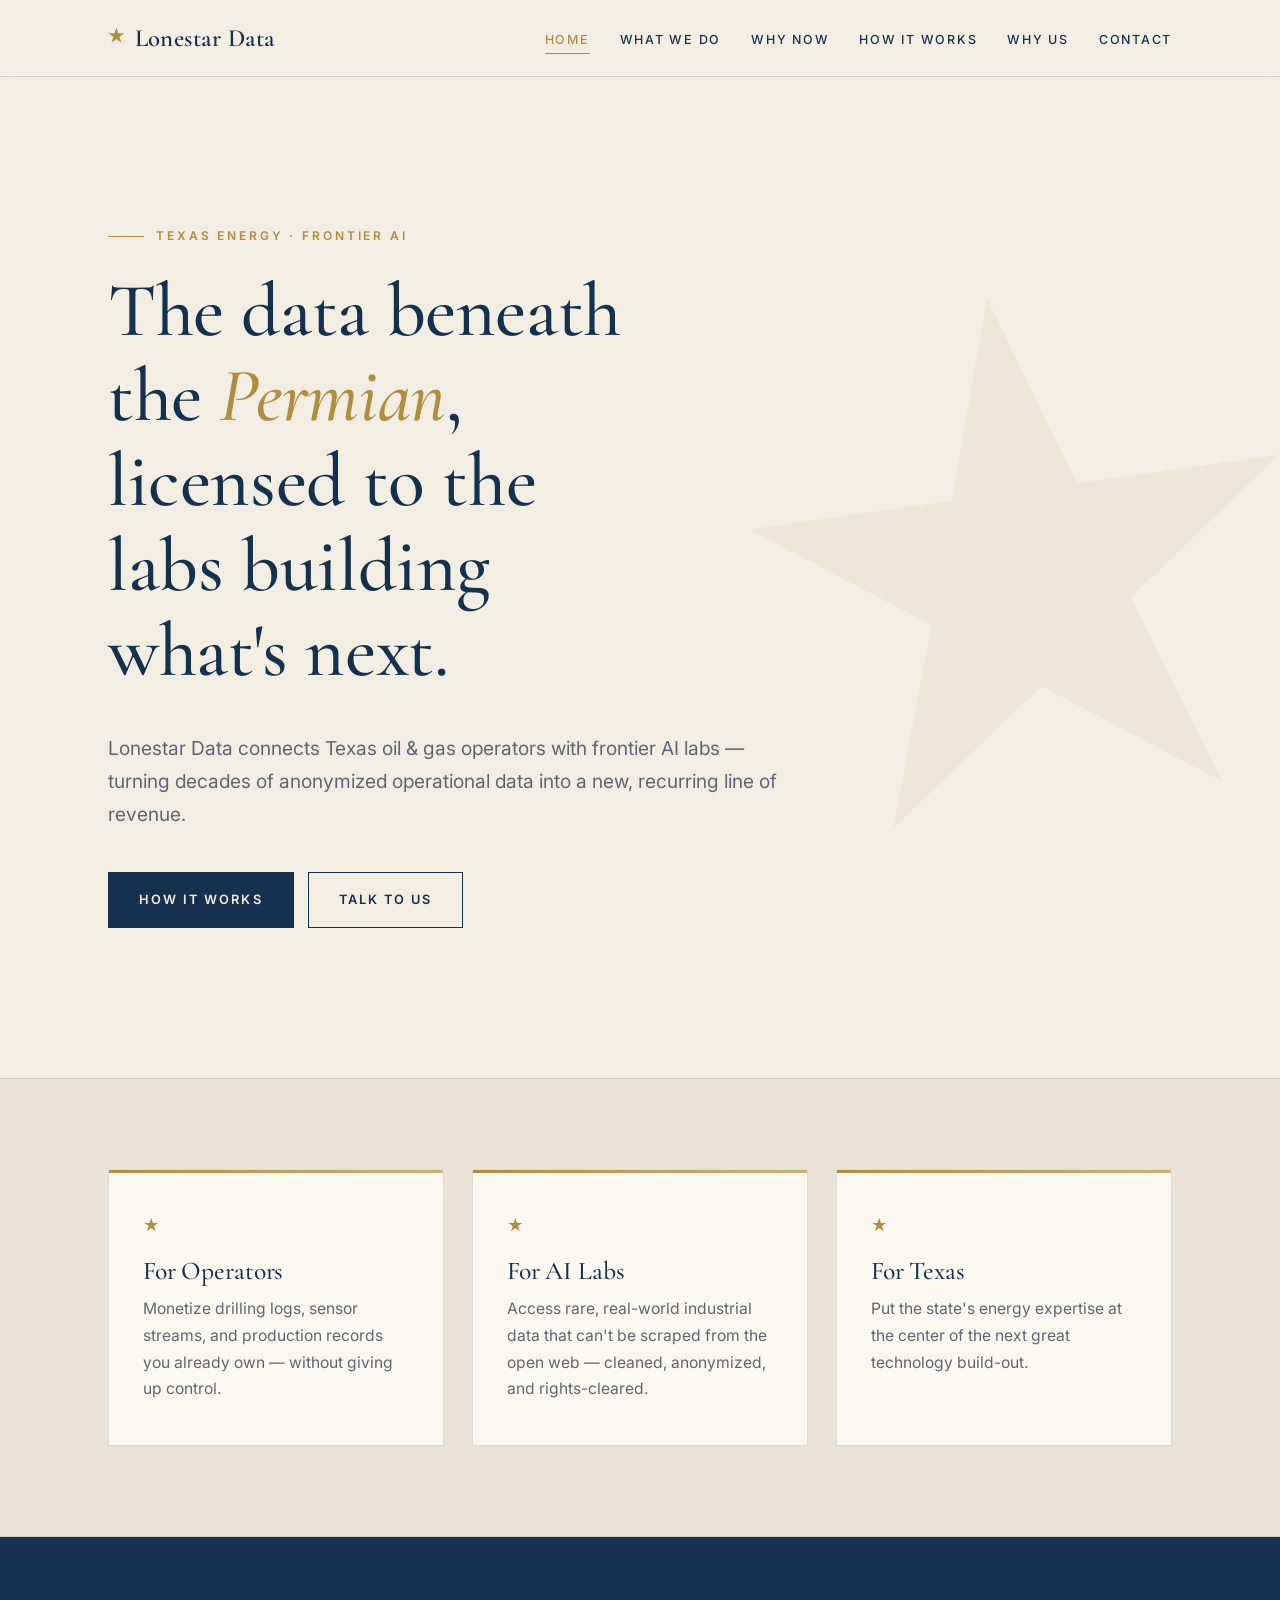
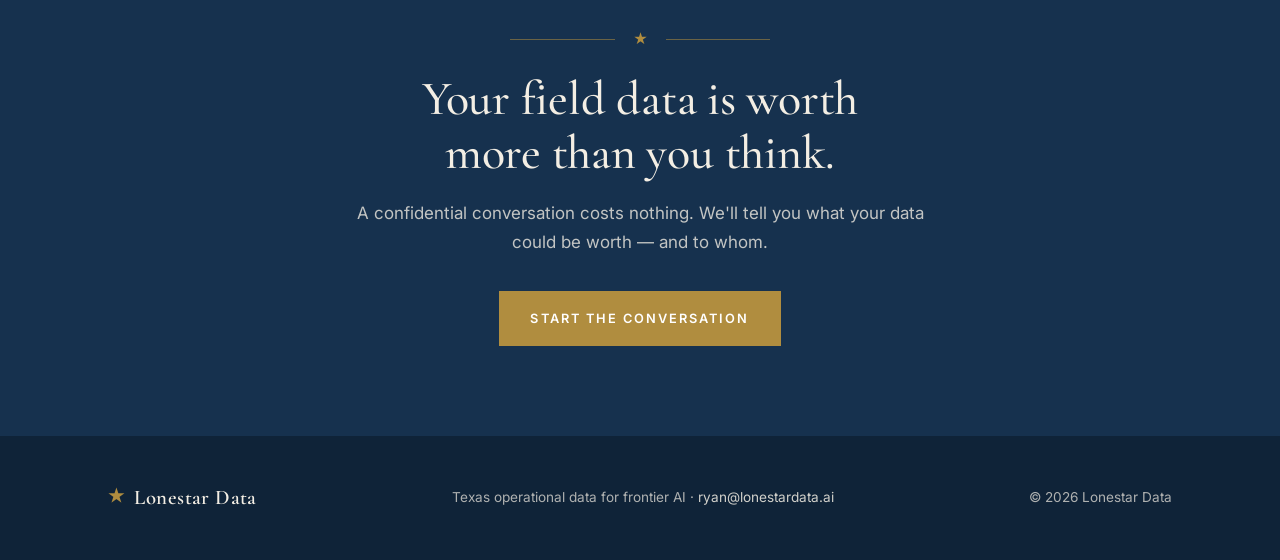
==== index.html @ 9143e8b1 "Initial Lonestar Data site Co-Authored-By: Claude Opus 5.5 <noreply@anthropic.com>" ====
<!DOCTYPE html>
<html lang="en">
<head>
  <meta charset="utf-8">
  <meta name="viewport" content="width=device-width, initial-scale=1">
  <title>Lonestar Data — Texas Energy Data for Frontier AI</title>
  <meta name="description" content="Lonestar Data licenses Texas oil & gas companies' anonymized operational data to frontier AI labs.">
  <link rel="icon" href="data:image/svg+xml,<svg xmlns='http://www.w3.org/2000/svg' viewBox='0 0 100 100'><text y='.9em' font-size='90' fill='%23b08d3f'>★</text></svg>">
  <link rel="preconnect" href="https://fonts.googleapis.com">
  <link rel="preconnect" href="https://fonts.gstatic.com" crossorigin>
  <link href="https://fonts.googleapis.com/css2?family=Cormorant+Garamond:ital,wght@0,400;0,500;0,600;1,500&family=Inter:wght@400;500;600&display=swap" rel="stylesheet">
  <link rel="stylesheet" href="styles.css">
</head>
<body>
  <header class="site-header">
    <nav class="container nav" aria-label="Main">
      <a class="brand" href="index.html"><span class="star" aria-hidden="true">★</span> Lonestar Data</a>
      <button class="nav-toggle" aria-label="Toggle menu" aria-expanded="false" onclick="var l=document.querySelector('.nav-links');l.classList.toggle('open');this.setAttribute('aria-expanded',l.classList.contains('open'))">☰</button>
      <ul class="nav-links">
        <li><a href="index.html" aria-current="page">Home</a></li>
        <li><a href="what-we-do.html">What We Do</a></li>
        <li><a href="why-now.html">Why Now</a></li>
        <li><a href="how-it-works.html">How It Works</a></li>
        <li><a href="why-us.html">Why Us</a></li>
        <li><a href="contact.html">Contact</a></li>
      </ul>
    </nav>
  </header>

  <main>
    <section class="hero">
      <div class="container">
        <div class="eyebrow">Texas Energy &middot; Frontier AI</div>
        <h1>The data beneath the <em class="gold">Permian</em>, licensed to the labs building what's next.</h1>
        <p class="lede">Lonestar Data connects Texas oil &amp; gas operators with frontier AI labs — turning decades of anonymized operational data into a new, recurring line of revenue.</p>
        <div class="btn-row">
          <a class="btn btn-primary" href="how-it-works.html">How It Works</a>
          <a class="btn btn-ghost" href="contact.html">Talk to Us</a>
        </div>
      </div>
    </section>

    <section class="section section-alt">
      <div class="container">
        <div class="grid-3">
          <div class="card"><span class="card-star">★</span><h3>For Operators</h3><p>Monetize drilling logs, sensor streams, and production records you already own — without giving up control.</p></div>
          <div class="card"><span class="card-star">★</span><h3>For AI Labs</h3><p>Access rare, real-world industrial data that can't be scraped from the open web — cleaned, anonymized, and rights-cleared.</p></div>
          <div class="card"><span class="card-star">★</span><h3>For Texas</h3><p>Put the state's energy expertise at the center of the next great technology build-out.</p></div>
        </div>
      </div>
    </section>

    <section class="cta-band">
      <div class="container">
        <div class="star-rule">★</div>
        <h2>Your field data is worth more than you think.</h2>
        <p>A confidential conversation costs nothing. We'll tell you what your data could be worth — and to whom.</p>
        <a class="btn btn-primary" href="contact.html">Start the Conversation</a>
      </div>
    </section>
  </main>

  <footer class="site-footer">
    <div class="container footer-inner">
      <a class="brand" href="index.html"><span class="star" aria-hidden="true">★</span> Lonestar Data</a>
      <span>Texas operational data for frontier AI &middot; <a href="mailto:ryan@lonestardata.ai">ryan@lonestardata.ai</a></span>
      <span>&copy; 2026 Lonestar Data</span>
    </div>
  </footer>
</body>
</html>
---- styles.css ----
/* Lonestar Data — shared styles */
:root {
  --cream: #f3eee4;
  --cream-deep: #ebe4d6;
  --navy: #16314e;
  --navy-deep: #0f2338;
  --gold: #b08d3f;
  --gold-soft: #cdb27a;
  --ink: #24303d;
  --muted: #5d6673;
  --line: rgba(22, 49, 78, 0.14);
  --serif: "Cormorant Garamond", "Times New Roman", serif;
  --sans: "Inter", system-ui, -apple-system, "Segoe UI", sans-serif;
  --max: 1120px;
}

*, *::before, *::after { box-sizing: border-box; }
html { -webkit-text-size-adjust: 100%; }
body {
  margin: 0;
  background: var(--cream);
  color: var(--ink);
  font-family: var(--sans);
  font-size: 17px;
  line-height: 1.7;
  -webkit-font-smoothing: antialiased;
  display: flex;
  flex-direction: column;
  min-height: 100vh;
}
main { flex: 1; }
img { max-width: 100%; }
a { color: var(--navy); }

h1, h2, h3 {
  font-family: var(--serif);
  font-weight: 500;
  color: var(--navy);
  line-height: 1.12;
  margin: 0 0 0.5em;
  letter-spacing: -0.005em;
}
h1 { font-size: clamp(2.8rem, 6vw, 4.75rem); }
h2 { font-size: clamp(2rem, 4vw, 3rem); }
h3 { font-size: 1.6rem; }
p { margin: 0 0 1.1em; }
em.gold { font-style: italic; color: var(--gold); }

.container { width: 100%; max-width: var(--max); margin: 0 auto; padding: 0 28px; }

/* ---------- Header / nav ---------- */
.site-header {
  position: sticky; top: 0; z-index: 10;
  background: rgba(243, 238, 228, 0.92);
  backdrop-filter: blur(8px);
  -webkit-backdrop-filter: blur(8px);
  border-bottom: 1px solid var(--line);
}
.nav {
  display: flex; align-items: center; justify-content: space-between;
  height: 76px; gap: 24px;
}
.brand {
  display: flex; align-items: center; gap: 10px;
  text-decoration: none; color: var(--navy);
  font-family: var(--serif); font-size: 1.55rem; font-weight: 600;
  letter-spacing: 0.02em; white-space: nowrap;
}
.brand .star { color: var(--gold); font-size: 1.1rem; transform: translateY(-1px); }
.nav-links { display: flex; gap: 30px; list-style: none; margin: 0; padding: 0; }
.nav-links a {
  text-decoration: none; color: var(--navy);
  font-size: 0.78rem; font-weight: 500; letter-spacing: 0.14em; text-transform: uppercase;
  padding: 6px 0; border-bottom: 1px solid transparent;
  transition: color .2s, border-color .2s;
}
.nav-links a:hover { color: var(--gold); }
.nav-links a[aria-current="page"] { color: var(--gold); border-bottom-color: var(--gold); }
.nav-toggle { display: none; }

/* ---------- Eyebrow / divider ---------- */
.eyebrow {
  display: inline-flex; align-items: center; gap: 12px;
  font-size: 0.75rem; font-weight: 600; letter-spacing: 0.24em; text-transform: uppercase;
  color: var(--gold); margin-bottom: 22px;
}
.eyebrow::before { content: ""; width: 36px; height: 1px; background: var(--gold); }
.star-rule {
  display: flex; align-items: center; gap: 18px; color: var(--gold);
  margin: 0 auto; max-width: 260px; font-size: 0.9rem;
}
.star-rule::before, .star-rule::after { content: ""; flex: 1; height: 1px; background: var(--gold); opacity: .55; }

/* ---------- Hero ---------- */
.hero {
  position: relative; overflow: hidden;
  padding: 140px 0 150px;
}
.hero::after {
  content: "★"; position: absolute; right: -60px; top: 50%;
  transform: translateY(-50%) rotate(-8deg);
  font-size: 620px; line-height: 1; color: var(--gold); opacity: 0.07;
  pointer-events: none;
}
.hero h1 { max-width: 15ch; }
.hero .lede { font-size: 1.2rem; color: var(--muted); max-width: 56ch; margin-bottom: 2.2em; }

.page-hero { padding: 110px 0 60px; position: relative; overflow: hidden; }
.page-hero::after {
  content: "★"; position: absolute; right: 4%; top: 40px;
  font-size: 240px; line-height: 1; color: var(--gold); opacity: 0.08; pointer-events: none;
}
.page-hero h1 { font-size: clamp(2.6rem, 5vw, 4rem); max-width: 18ch; }
.page-hero .lede { font-size: 1.15rem; color: var(--muted); max-width: 60ch; }

/* ---------- Buttons ---------- */
.btn-row { display: flex; flex-wrap: wrap; gap: 14px; }
.btn {
  display: inline-block; text-decoration: none;
  font-size: 0.8rem; font-weight: 600; letter-spacing: 0.16em; text-transform: uppercase;
  padding: 16px 30px; border: 1px solid var(--navy);
  transition: background .2s, color .2s, border-color .2s;
}
.btn-primary { background: var(--navy); color: var(--cream); }
.btn-primary:hover { background: var(--gold); border-color: var(--gold); color: #fff; }
.btn-ghost { color: var(--navy); }
.btn-ghost:hover { border-color: var(--gold); color: var(--gold); }

/* ---------- Sections ---------- */
.section { padding: 90px 0; }
.section-tight { padding: 40px 0 100px; }
.section-alt { background: var(--cream-deep); border-top: 1px solid var(--line); border-bottom: 1px solid var(--line); }
.prose { max-width: 70ch; }
.prose p { color: var(--ink); }
.split { display: grid; grid-template-columns: 1fr 1.4fr; gap: 70px; align-items: start; }

/* ---------- Cards ---------- */
.grid-3 { display: grid; grid-template-columns: repeat(3, 1fr); gap: 28px; }
.card {
  background: #fbf8f2; border: 1px solid var(--line);
  padding: 42px 34px; position: relative;
  transition: transform .25s, box-shadow .25s;
}
.card::before {
  content: ""; position: absolute; left: 0; top: 0; right: 0; height: 3px;
  background: linear-gradient(90deg, var(--gold), var(--gold-soft));
}
.card:hover { transform: translateY(-3px); box-shadow: 0 18px 40px -24px rgba(22, 49, 78, .35); }
.card .card-star { color: var(--gold); font-size: 1rem; margin-bottom: 18px; display: block; }
.card h3 { margin-bottom: 0.4em; }
.card p { color: var(--muted); margin: 0; font-size: 0.98rem; }

/* Stat cards */
.stat-card {
  background: var(--navy); color: var(--cream);
  padding: 48px 36px; position: relative; overflow: hidden;
}
.stat-card::after {
  content: "★"; position: absolute; right: -14px; bottom: -40px;
  font-size: 150px; color: var(--gold); opacity: .12; line-height: 1;
}
.stat-figure {
  font-family: var(--serif); font-weight: 500; color: var(--gold-soft);
  font-size: clamp(2.6rem, 4.4vw, 3.6rem); line-height: 1; margin-bottom: 18px;
  white-space: nowrap;
}
.stat-label {
  font-size: 0.72rem; letter-spacing: 0.2em; text-transform: uppercase;
  color: var(--gold-soft); opacity: .85; margin-bottom: 10px; font-weight: 600;
}
.stat-card p { color: rgba(243, 238, 228, .82); margin: 0; font-size: 0.98rem; }

/* ---------- Steps ---------- */
.steps { list-style: none; margin: 0; padding: 0; counter-reset: step; }
.steps li {
  counter-increment: step;
  display: grid; grid-template-columns: 110px 1fr; gap: 30px;
  padding: 38px 0; border-top: 1px solid var(--line);
}
.steps li:last-child { border-bottom: 1px solid var(--line); }
.steps li::before {
  content: counter(step, decimal-leading-zero);
  font-family: var(--serif); font-size: 3.4rem; line-height: 1; color: var(--gold);
}
.steps h3 { margin-bottom: 0.3em; }
.steps p { color: var(--muted); margin: 0; max-width: 62ch; }

.note {
  margin-top: 60px; padding: 40px 44px;
  background: var(--navy); color: var(--cream);
  border-left: 4px solid var(--gold);
  display: grid; grid-template-columns: auto 1fr; gap: 26px; align-items: start;
}
.note .note-star { color: var(--gold); font-size: 2rem; line-height: 1; }
.note h3 { color: var(--cream); margin-bottom: .3em; }
.note p { margin: 0; color: rgba(243, 238, 228, .82); }

/* ---------- CTA band ---------- */
.cta-band { background: var(--navy); color: var(--cream); padding: 90px 0; text-align: center; position: relative; overflow: hidden; }
.cta-band h2 { color: var(--cream); margin: 22px auto 18px; max-width: 22ch; }
.cta-band p { color: rgba(243, 238, 228, .78); max-width: 54ch; margin: 0 auto 34px; }
.cta-band .btn-primary { background: var(--gold); border-color: var(--gold); color: #fff; }
.cta-band .btn-primary:hover { background: var(--cream); border-color: var(--cream); color: var(--navy); }

/* ---------- Contact ---------- */
.contact-panel {
  background: #fbf8f2; border: 1px solid var(--line);
  padding: 70px 60px; text-align: center; max-width: 760px; margin: 0 auto;
  position: relative;
}
.contact-panel::before {
  content: ""; position: absolute; inset: 10px; border: 1px solid rgba(176, 141, 63, .35); pointer-events: none;
}
.contact-email {
  display: inline-block; margin: 14px 0 26px;
  font-family: var(--serif); font-size: clamp(1.9rem, 4vw, 2.8rem);
  color: var(--navy); text-decoration: none; border-bottom: 1px solid var(--gold);
  word-break: break-word;
}
.contact-email:hover { color: var(--gold); }
.contact-panel .small { color: var(--muted); font-size: .95rem; margin: 0; }

/* ---------- Footer ---------- */
.site-footer { background: var(--navy-deep); color: rgba(243, 238, 228, .7); padding: 44px 0; font-size: 0.85rem; }
.footer-inner { display: flex; justify-content: space-between; align-items: center; gap: 20px; flex-wrap: wrap; }
.site-footer .brand { color: var(--cream); font-size: 1.3rem; }
.site-footer a { color: rgba(243, 238, 228, .85); text-decoration: none; }
.site-footer a:hover { color: var(--gold-soft); }

/* ---------- Responsive ---------- */
@media (max-width: 920px) {
  .grid-3 { grid-template-columns: 1fr; }
  .split { grid-template-columns: 1fr; gap: 20px; }
  .nav-toggle {
    display: inline-flex; background: none; border: 1px solid var(--line);
    color: var(--navy); font-size: 1.1rem; padding: 6px 12px; cursor: pointer;
  }
  .nav-links {
    display: none; position: absolute; top: 76px; left: 0; right: 0;
    flex-direction: column; gap: 0; background: var(--cream);
    border-bottom: 1px solid var(--line); padding: 8px 28px 20px;
  }
  .nav-links.open { display: flex; }
  .nav-links a { display: block; padding: 14px 0; border-bottom: 1px solid var(--line); }
  .nav-links a[aria-current="page"] { border-bottom-color: var(--line); }
  .hero { padding: 90px 0 100px; }
  .hero::after { font-size: 360px; right: -120px; }
  .steps li { grid-template-columns: 1fr; gap: 10px; }
  .note { grid-template-columns: 1fr; padding: 32px 28px; }
  .contact-panel { padding: 54px 28px; }
}
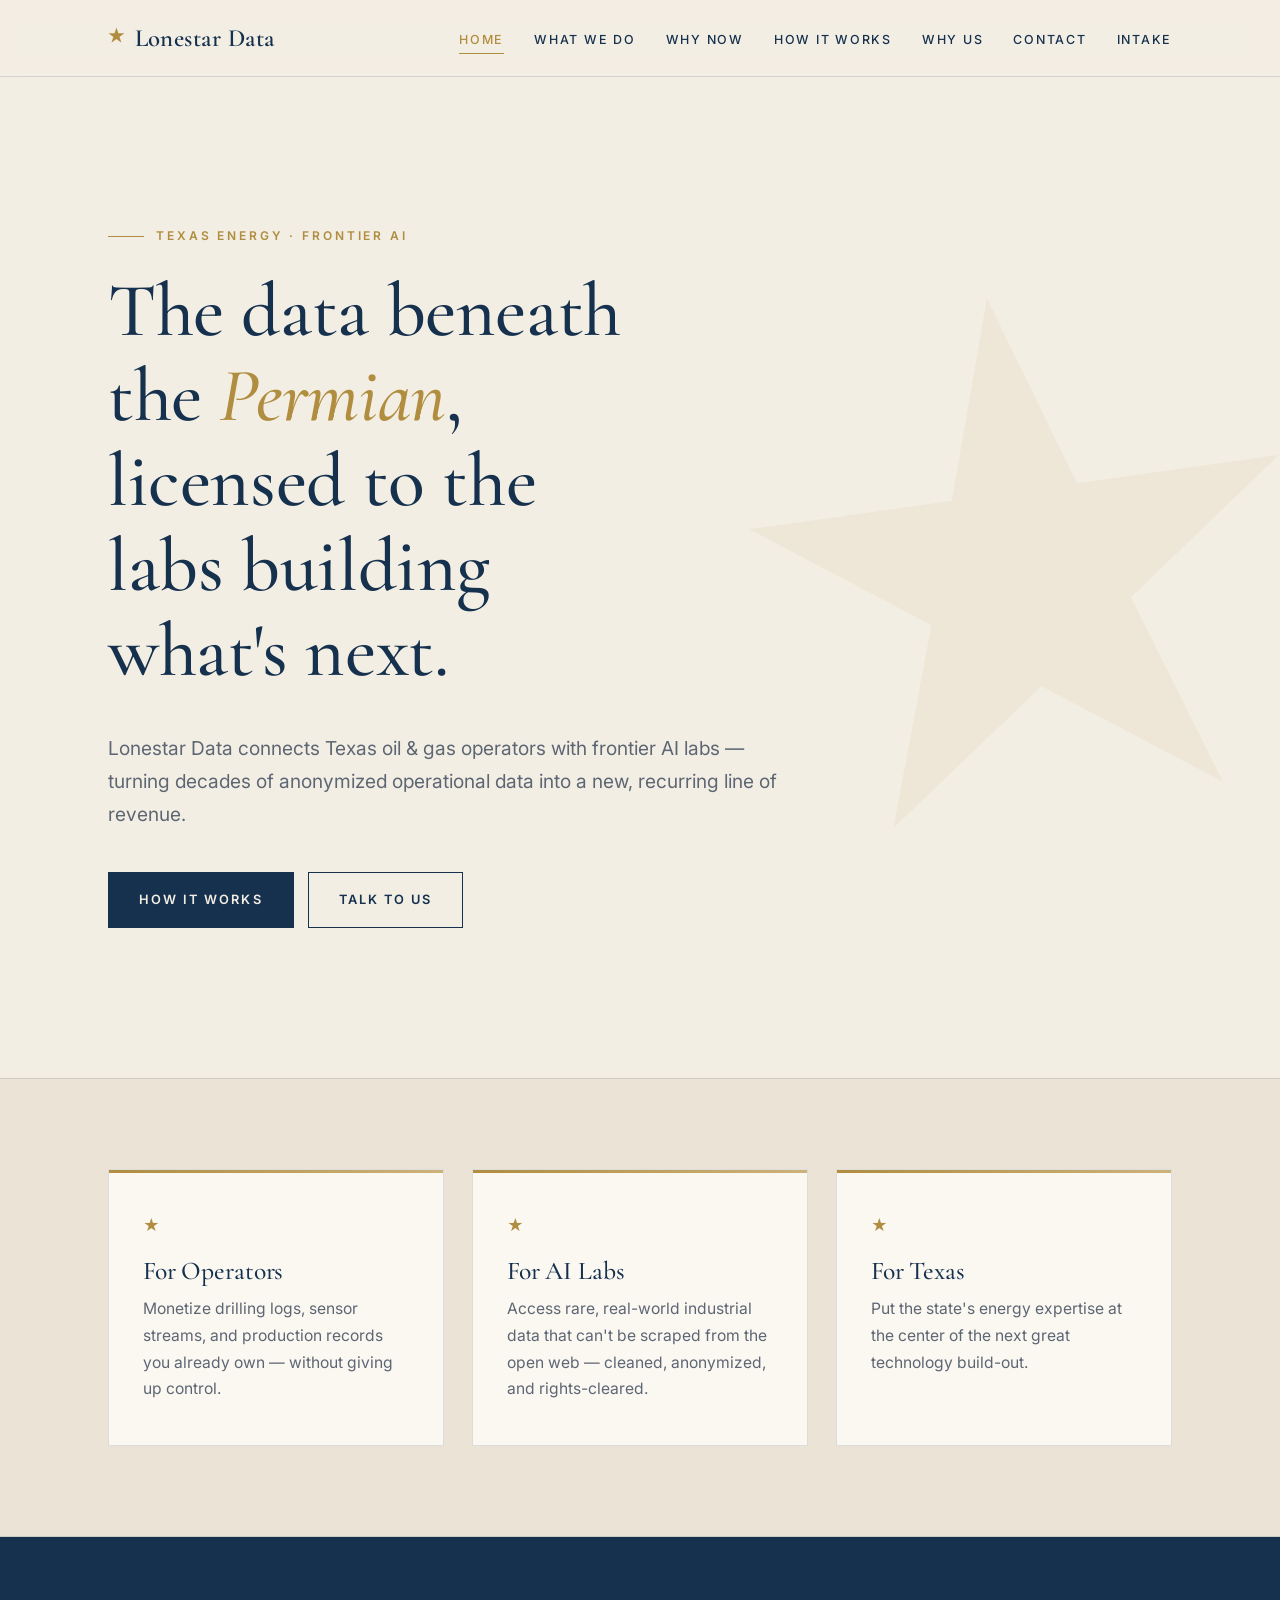
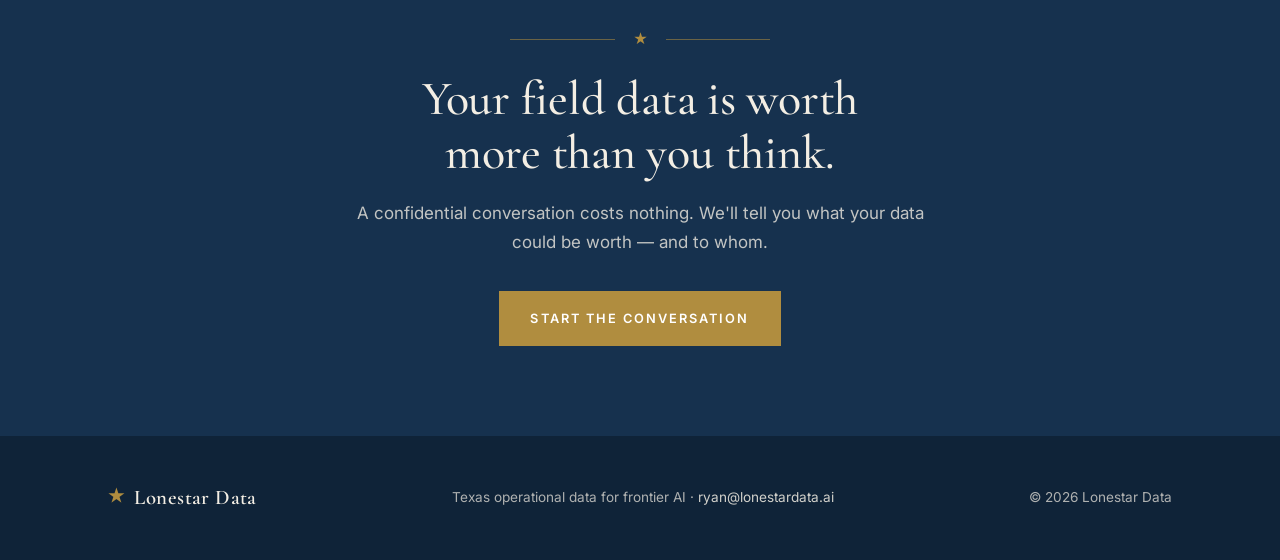
==== commit 66a62615: "Add /intake/ page with Formspree form; link Intake in nav and CTAs Co-Authored-By: Claude Opus 5.5 <" ====
--- a/index.html
+++ b/index.html
@@ -9,20 +9,21 @@
   <link rel="preconnect" href="https://fonts.googleapis.com">
   <link rel="preconnect" href="https://fonts.gstatic.com" crossorigin>
   <link href="https://fonts.googleapis.com/css2?family=Cormorant+Garamond:ital,wght@0,400;0,500;0,600;1,500&family=Inter:wght@400;500;600&display=swap" rel="stylesheet">
-  <link rel="stylesheet" href="styles.css">
+  <link rel="stylesheet" href="/styles.css">
 </head>
 <body>
   <header class="site-header">
     <nav class="container nav" aria-label="Main">
-      <a class="brand" href="index.html"><span class="star" aria-hidden="true">★</span> Lonestar Data</a>
+      <a class="brand" href="/"><span class="star" aria-hidden="true">★</span> Lonestar Data</a>
       <button class="nav-toggle" aria-label="Toggle menu" aria-expanded="false" onclick="var l=document.querySelector('.nav-links');l.classList.toggle('open');this.setAttribute('aria-expanded',l.classList.contains('open'))">☰</button>
       <ul class="nav-links">
-        <li><a href="index.html" aria-current="page">Home</a></li>
-        <li><a href="what-we-do.html">What We Do</a></li>
-        <li><a href="why-now.html">Why Now</a></li>
-        <li><a href="how-it-works.html">How It Works</a></li>
-        <li><a href="why-us.html">Why Us</a></li>
-        <li><a href="contact.html">Contact</a></li>
+        <li><a href="/" aria-current="page">Home</a></li>
+        <li><a href="/what-we-do/">What We Do</a></li>
+        <li><a href="/why-now/">Why Now</a></li>
+        <li><a href="/how-it-works/">How It Works</a></li>
+        <li><a href="/why-us/">Why Us</a></li>
+        <li><a href="/contact/">Contact</a></li>
+        <li><a href="/intake/">Intake</a></li>
       </ul>
     </nav>
   </header>
@@ -34,8 +35,8 @@
         <h1>The data beneath the <em class="gold">Permian</em>, licensed to the labs building what's next.</h1>
         <p class="lede">Lonestar Data connects Texas oil &amp; gas operators with frontier AI labs — turning decades of anonymized operational data into a new, recurring line of revenue.</p>
         <div class="btn-row">
-          <a class="btn btn-primary" href="how-it-works.html">How It Works</a>
-          <a class="btn btn-ghost" href="contact.html">Talk to Us</a>
+          <a class="btn btn-primary" href="/how-it-works/">How It Works</a>
+          <a class="btn btn-ghost" href="/contact/">Talk to Us</a>
         </div>
       </div>
     </section>
@@ -55,14 +56,14 @@
         <div class="star-rule">★</div>
         <h2>Your field data is worth more than you think.</h2>
         <p>A confidential conversation costs nothing. We'll tell you what your data could be worth — and to whom.</p>
-        <a class="btn btn-primary" href="contact.html">Start the Conversation</a>
+        <a class="btn btn-primary" href="/intake/">Start the Conversation</a>
       </div>
     </section>
   </main>
 
   <footer class="site-footer">
     <div class="container footer-inner">
-      <a class="brand" href="index.html"><span class="star" aria-hidden="true">★</span> Lonestar Data</a>
+      <a class="brand" href="/"><span class="star" aria-hidden="true">★</span> Lonestar Data</a>
       <span>Texas operational data for frontier AI &middot; <a href="mailto:ryan@lonestardata.ai">ryan@lonestardata.ai</a></span>
       <span>&copy; 2026 Lonestar Data</span>
     </div>
--- a/styles.css
+++ b/styles.css
@@ -249,3 +249,65 @@
   .note { grid-template-columns: 1fr; padding: 32px 28px; }
   .contact-panel { padding: 54px 28px; }
 }
+
+/* ---------- Intake form ---------- */
+.intake-meta { display: flex; flex-wrap: wrap; gap: 12px; margin-top: 8px; }
+.pill {
+  display: inline-flex; align-items: center; gap: 8px;
+  border: 1px solid rgba(176, 141, 63, .55); color: var(--navy);
+  padding: 7px 16px; font-size: .78rem; font-weight: 600; letter-spacing: .12em; text-transform: uppercase;
+}
+.pill::before { content: "★"; color: var(--gold); font-size: .8rem; }
+.form-wrap { max-width: 880px; margin: 0 auto; }
+.form-section {
+  background: #fbf8f2; border: 1px solid var(--line);
+  padding: 46px 48px 40px; margin-bottom: 28px; position: relative;
+}
+.form-section::before {
+  content: ""; position: absolute; left: 0; top: 0; right: 0; height: 3px;
+  background: linear-gradient(90deg, var(--gold), var(--gold-soft));
+}
+.form-section legend { padding: 0; float: left; width: 100%; margin-bottom: 26px; }
+.form-section legend span {
+  display: block; font-size: .72rem; font-weight: 600; letter-spacing: .22em; text-transform: uppercase; color: var(--gold); margin-bottom: 6px;
+}
+.form-section legend h2 { font-size: 2rem; margin: 0; }
+fieldset.form-section { min-width: 0; }
+.form-grid { clear: both; display: grid; grid-template-columns: 1fr 1fr; gap: 22px 26px; }
+.field { display: flex; flex-direction: column; gap: 8px; }
+.field.full { grid-column: 1 / -1; }
+.field > label, .group-label {
+  font-size: .76rem; font-weight: 600; letter-spacing: .1em; text-transform: uppercase; color: var(--navy);
+}
+.req { color: var(--gold); }
+.field input[type="text"], .field input[type="email"], .field input[type="tel"], .field input[type="url"],
+.field select, .field textarea {
+  font: inherit; font-size: 1rem; color: var(--ink);
+  background: var(--cream); border: 1px solid rgba(22, 49, 78, .22); border-radius: 0;
+  padding: 13px 14px; width: 100%; transition: border-color .2s, box-shadow .2s;
+  -webkit-appearance: none; appearance: none;
+}
+.field select {
+  background-image: linear-gradient(45deg, transparent 50%, var(--gold) 50%), linear-gradient(135deg, var(--gold) 50%, transparent 50%);
+  background-position: calc(100% - 20px) 55%, calc(100% - 14px) 55%;
+  background-size: 6px 6px; background-repeat: no-repeat; padding-right: 40px;
+}
+.field textarea { min-height: 120px; resize: vertical; }
+.field input:focus, .field select:focus, .field textarea:focus {
+  outline: none; border-color: var(--gold); box-shadow: 0 0 0 3px rgba(176, 141, 63, .18);
+}
+.choices { display: grid; grid-template-columns: repeat(auto-fill, minmax(220px, 1fr)); gap: 10px 20px; }
+.choices.inline { display: flex; flex-wrap: wrap; gap: 10px 28px; }
+.choice { display: flex; align-items: center; gap: 10px; font-size: .97rem; cursor: pointer; }
+.choice input { accent-color: var(--navy); width: 17px; height: 17px; margin: 0; }
+.form-actions { text-align: center; padding: 20px 0 10px; }
+.form-actions .btn { cursor: pointer; font-family: var(--sans); }
+.form-actions .btn[disabled] { opacity: .6; cursor: wait; }
+.form-fineprint { color: var(--muted); font-size: .88rem; margin-top: 18px; }
+.form-error { color: #9b2c2c; font-size: .95rem; margin-top: 14px; }
+.form-success { display: none; text-align: center; }
+.form-success.show { display: block; }
+@media (max-width: 920px) {
+  .form-section { padding: 36px 24px 30px; }
+  .form-grid { grid-template-columns: 1fr; }
+}
